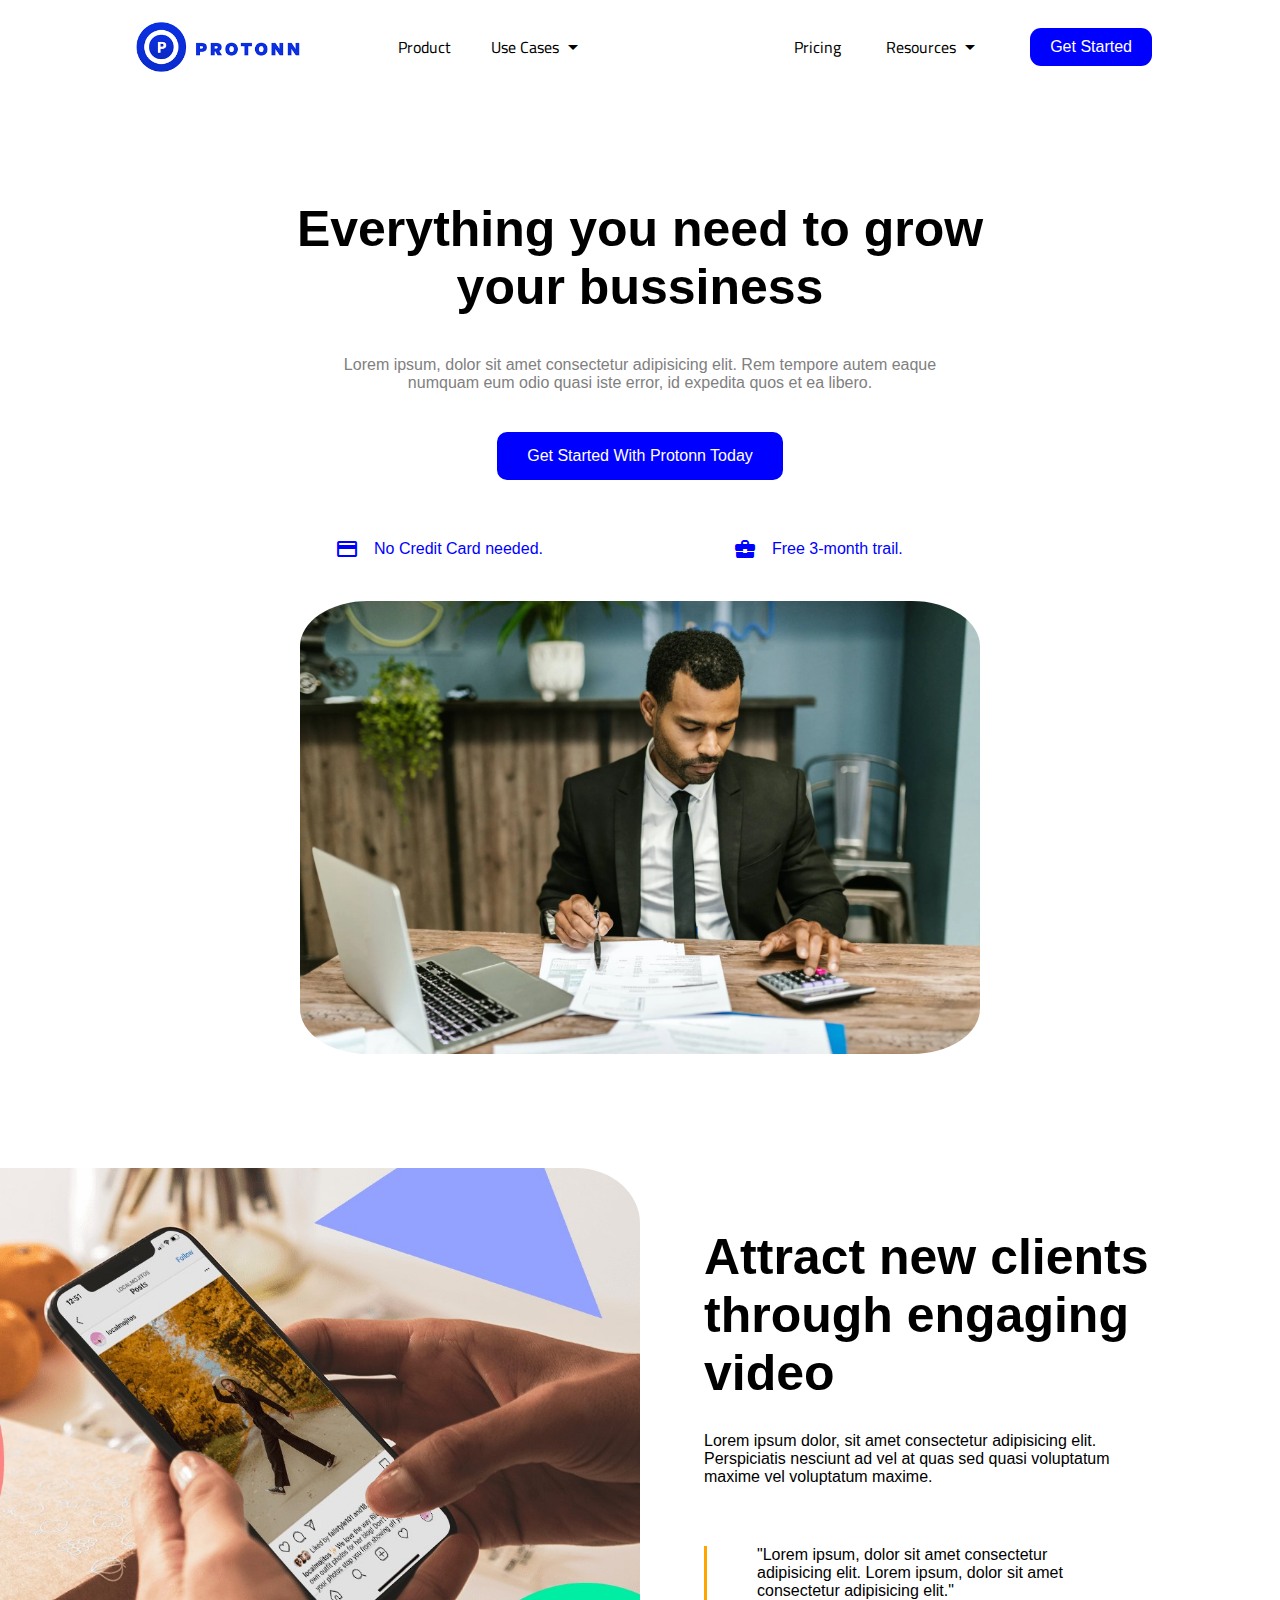
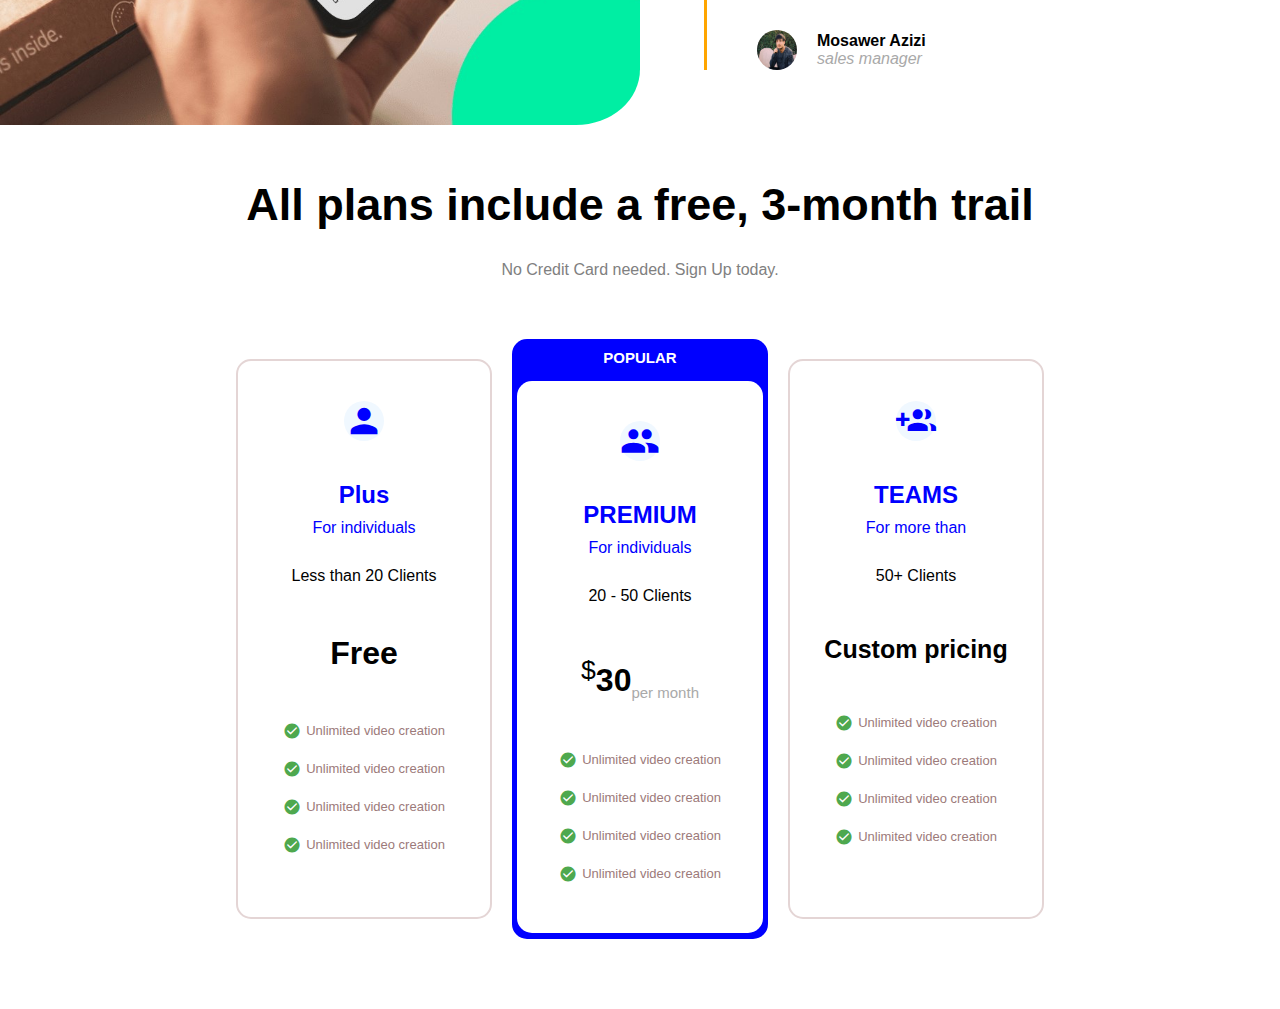
==== index.html @ 37e938d1 "Rename project.html to index.html" ====
<!DOCTYPE html>
<html>
    <head>
        <title>Protonn</title>
        <link rel="stylesheet" href="style.css">
        <link href="https://fonts.googleapis.com/css?family=Cairo" rel='stylesheet'">
        <link href="https://fonts.googleapis.com/icon?family=Material+Icons" rel="stylesheet">
    </head>
    <body>
        <div class="header_con">
            <div class="header">
            <div class="header_left">
                <img src="images/index.png">
                <ul>
                    <li><a href="#">Product</a></li>
                    <li><a href="#">Use Cases</a><i style="padding: 2px;" class="material-icons">arrow_drop_down</i></li>
                </ul>
            </div>
            
            <div class="header_right">
                <ul>
                    <li>Pricing</li>
                    <li><a href="#">Resources</a><i style="padding: 2px;" class="material-icons">arrow_drop_down</i></li>
                    <li class="started"><button type="button">Get Started</button> </li>
                </ul>

            </div>
            </div>
        </div>
        <div class="container">
            
            <div class="everything">
                <h2>Everything you need to grow your bussiness</h2>
                <P>Lorem ipsum, dolor sit amet consectetur adipisicing elit. Rem tempore autem eaque numquam eum odio quasi iste error, id expedita quos et ea libero.</P>
                <button type="button">Get Started With Protonn Today</button>
                <div class="pay">
                        <p class="credit_card" style="color: blue;"> <i class="material-icons" style="color: blue;">credit_card</i>No Credit Card needed.</p>
                        <p class="free_trail" style="color: blue;"><i class="material-icons" style="color: blue;">business_center</i>Free 3-month trail.</p>
                </div>
                <img src="images/employee.webp">
            </div>
        </div>
            
        <div class="client">
                <div class="client_left">
                   <img src="images/L2.jpg"> 
                </div>
                <div class="client_right">
                    <h2>Attract new clients through engaging video</h2>
                    <p>Lorem ipsum dolor, sit amet consectetur adipisicing elit. Perspiciatis nesciunt ad vel at quas sed quasi voluptatum maxime vel voluptatum maxime.</p>
                    <div class="user">
                        <p class="text">"Lorem ipsum, dolor sit amet consectetur adipisicing elit. Lorem ipsum, dolor sit amet consectetur adipisicing elit."</p>
                        <div class="user_info">
                            <img src="images/me.jpeg">
                            <b><p>Mosawer Azizi</p><i style="color: darkgrey; font-weight: lighter;">sales manager</i></b>
                        </div>
                    </div>
                </div>
        </div>
        <div class="pricing_container">
            <h2 class="pricing_header">All plans include a free, 3-month trail</h2>
            <p class="pricing_container_desc">No Credit Card needed. Sign Up today.</p>
            <div class="pricing_container_info">
                <div class="pricing_plus">
                    <i class="material-icons plus_icon" style="font-size: 40px;">person</i>
                    <h2 style="color: blue; font-weight: bolder; margin-bottom: 10px;">Plus</h2>
                    <p style="color: blue; margin-bottom: 30px;">For individuals</p>
                    <p>Less than 20 Clients</p>
                    <h1 class="free">Free</h1>
                    <ul>
                        <li class="plus_facility" style="display: flex; justify-content: center; align-items: center;"><i class="material-icons" style="font-size: 18px; color:rgb(78, 168, 78)">check_circle</i><p style="padding-left: 5px;">Unlimited video creation</p></li>
                        <li class="plus_facility" style="display: flex; justify-content: center; align-items: center;"><i class="material-icons" style="font-size: 18px; color:rgb(78, 168, 78)">check_circle</i><p style="padding-left: 5px;">Unlimited video creation</p></li>
                        <li class="plus_facility" style="display: flex; justify-content: center; align-items: center;"><i class="material-icons" style="font-size: 18px; color:rgb(78, 168, 78)">check_circle</i><p style="padding-left: 5px;">Unlimited video creation</p></li>
                        <li class="plus_facility" style="display: flex; justify-content: center; align-items: center;"><i class="material-icons" style="font-size: 18px; color:rgb(78, 168, 78)">check_circle</i><p style="padding-left: 5px;">Unlimited video creation</p></li>
                    </ul>
                    
                </div>
                
                <div class="pricing_premium">
                    <p class="popular"">POPULAR</p>
                    <div class="pricing_popular">
                        <i class="material-icons plus_icon" style="font-size: 40px;">group</i>
                        <h2 style="color: blue; font-weight: bolder; margin-bottom: 10px;">PREMIUM</h2>
                        <p style="color: blue; margin-bottom: 30px;">For individuals</p>
                        <p>20 - 50 Clients</p>
                        <h1 class="free"><sup style="font-weight: lighter;">$</sup>30<sub style="font-weight: lighter; font-size: 15px; color: darkgray;">per month</sub></h1>
                        <ul>
                            <li class="plus_facility" style="display: flex; justify-content: center; align-items: center;"><i class="material-icons" style="font-size: 18px; color:rgb(78, 168, 78)">check_circle</i><p style="padding-left: 5px;">Unlimited video creation</p></li>
                            <li class="plus_facility" style="display: flex; justify-content: center; align-items: center;"><i class="material-icons" style="font-size: 18px; color:rgb(78, 168, 78)">check_circle</i><p style="padding-left: 5px;">Unlimited video creation</p></li>
                            <li class="plus_facility" style="display: flex; justify-content: center; align-items: center;"><i class="material-icons" style="font-size: 18px; color:rgb(78, 168, 78)">check_circle</i><p style="padding-left: 5px;">Unlimited video creation</p></li>
                            <li class="plus_facility" style="display: flex; justify-content: center; align-items: center;"><i class="material-icons" style="font-size: 18px; color:rgb(78, 168, 78)">check_circle</i><p style="padding-left: 5px;">Unlimited video creation</p></li>
                        </ul>
                    </div>


                </div>
               
                <div class="pricing_teams">
                    <i class="material-icons plus_icon" style="font-size: 40px;">group_add</i>
                    <h2 style="color: blue; font-weight: bolder; margin-bottom: 10px;">TEAMS</h2>
                    <p style="color: blue; margin-bottom: 30px;">For more than</p>
                    <p>50+ Clients</p>
                    <h1 class="free" style="font-size: 25px;">Custom pricing</h1>
                    <ul>
                        <li class="plus_facility" style="display: flex; justify-content: center; align-items: center;"><i class="material-icons" style="font-size: 18px; color:rgb(78, 168, 78)">check_circle</i><p style="padding-left: 5px;">Unlimited video creation</p></li>
                        <li class="plus_facility" style="display: flex; justify-content: center; align-items: center;"><i class="material-icons" style="font-size: 18px; color:rgb(78, 168, 78)">check_circle</i><p style="padding-left: 5px;">Unlimited video creation</p></li>
                        <li class="plus_facility" style="display: flex; justify-content: center; align-items: center;"><i class="material-icons" style="font-size: 18px; color:rgb(78, 168, 78)">check_circle</i><p style="padding-left: 5px;">Unlimited video creation</p></li>
                        <li class="plus_facility" style="display: flex; justify-content: center; align-items: center;"><i class="material-icons" style="font-size: 18px; color:rgb(78, 168, 78)">check_circle</i><p style="padding-left: 5px;">Unlimited video creation</p></li>
                    </ul>
                </div>
            </div>
        </div>

    </body>
</html>
---- style.css ----
*{
    margin: 0;
    padding: 0;
    box-sizing: border-box;
}

.header_con{
    display: flex;
    justify-content: center;
    width: 100%;
    position: fixed;
    top: 0;
    background: #fff;

}
.header{
    width: 80%;

    display: flex;
    justify-content: space-between;
    align-items: center;
    font-family: 'Cairo';

   }
.header_left{
    display: flex;
    align-items: center;
}
.header_left > img{
    height: 94px;
}
.header_left > ul{
    list-style-type: none;
    display: flex;
    padding-left: 50px;
    align-items: center;
}
.header_left > ul > li{
    padding: 10px 0 10px 40px;
    display: flex;
    align-items: center;
}
.header_left a{
    text-decoration: none;
    color: black;
}
.header_right{
    width: 35%;
    display: flex;
    align-items: center;
}
.header_right > ul{
    list-style-type: none;
    display: flex;
    width: 100%;
    justify-content: space-between;
    align-items: center;
}
.header_right > ul > li{
    display: flex;
    align-items: center;
}
.header_right a{
    text-decoration: none;
    color: black;
}
li.started > button{
    border: none;
    background-color: blue;
    color: white;
    border-radius: 11px;
    padding: 10px 20px;
    font-size: medium;
}

/*everything*/
.container{
    width: 1200px;
    margin: 0 auto;

}

.everything{
    text-align: center;
    padding-top: 120px;
    margin: 80px 200px 0 200px;
}
.everything h2{
    font-weight: bolder;
    font-size: 50px;
    font-family: Arial, Helvetica, sans-serif;
    margin-bottom: 40px;
}
.everything p{
    margin: 40px 95px 40px 95px;
    font-family: Arial, Helvetica, sans-serif;
    color: gray;
}
.everything button{
    background-color: blue;
    color: white;
    border-radius: 10px;
    padding: 15px 30px;
    border: none;
    font-size: medium;
    font-family: Arial, Helvetica, sans-serif;
    margin-bottom: 17px;
}
.pay{
    display: flex;

}
.credit_card{
    display: flex;
    justify-content: center;
    align-items: center;
}
.credit_card p{
    display: flex;
    align-items: center;
}
.credit_card > i{
    margin-right: 15px;
}


.free_trail{
    display: flex;
    justify-content: center;
    align-items: center;
}
.free_trail i{
    margin-right: 15px;
}
.free_trail p{
    display: flex;
    justify-content: center;
    align-items: center;
}
.everything img{
    border-radius: 10%;
    width: 85%;
    margin-bottom: 110px;
}

/*Client*/

.client{
    display: flex;
    justify-content: space-between;
    align-items: center;
    margin-bottom: 50px;
}
.client_left{
    width: 50%;
}
.client_left img{
    border-top-right-radius: 10%;
    border-bottom-right-radius: 10%;
    width: 100%;

}
.client_right{
    width: 40%;
    font-family: Arial, Helvetica, sans-serif;
    margin-right: 5%;
}
.client_right h2{
    font-weight: bolder;
    font-size: 50px;
    margin-bottom: 30px;
}
.client_right > p{
    margin-right: 20%;
    margin-bottom: 60px;
}
.user{
    border-left: 3px solid orange;
}
.text{
    margin-right: 20%;
    padding-left: 50px;
    margin-bottom: 30px;
}
.user_info{
    display: flex;
    align-items: center;
}
.user_info img{
    width: 40px;
    height: 40px;
    margin-left: 50px;
    border-radius: 50%;
    margin-right: 20px;
}

/*Pricing*/

.pricing_container{
    text-align: center;
    font-family: Arial, Helvetica, sans-serif;
    margin-bottom: 70px;
}
.pricing_header{
    font-weight: bold;
    font-size: 45px;
    margin-bottom: 30px;
}
.pricing_container_desc{
    color: gray;
    margin-bottom: 60px;
}
.pricing_container_info{
    display: flex;
    justify-content: center;
}
.pricing_plus{
    width: 20%;
    border: 2px solid rgb(228, 213, 213);
    border-radius: 15px;
    margin: 20px;
}
.plus_icon{   
    margin: 40px;
    color: blue;
    border-radius: 50%;
    background-color: aliceblue;
    font-size: 100px;

}
.free{
    font-weight: bold;
    margin: 50px 3px;
}
.plus_facility{
    margin: 20px 0;
    font-weight: lighter;
    font-size: small;
    color: rgb(156, 122, 122);
}

.pricing_premium{
    background-color: blue;
    width: 20%;
    height: 600px;
    border-radius: 15px;
}
.popular{
    padding: 10px;
    color: white;
    font-weight: bold;
    font-size: 15px;
}
.pricing_popular{
    margin: 5px;
    background-color: white;
    border-radius: 15px;
    height: 92%;
}

.pricing_teams{
    width: 20%;
    border: 2px solid rgb(228, 213, 213);
    border-radius: 15px;
    margin: 20px;
}
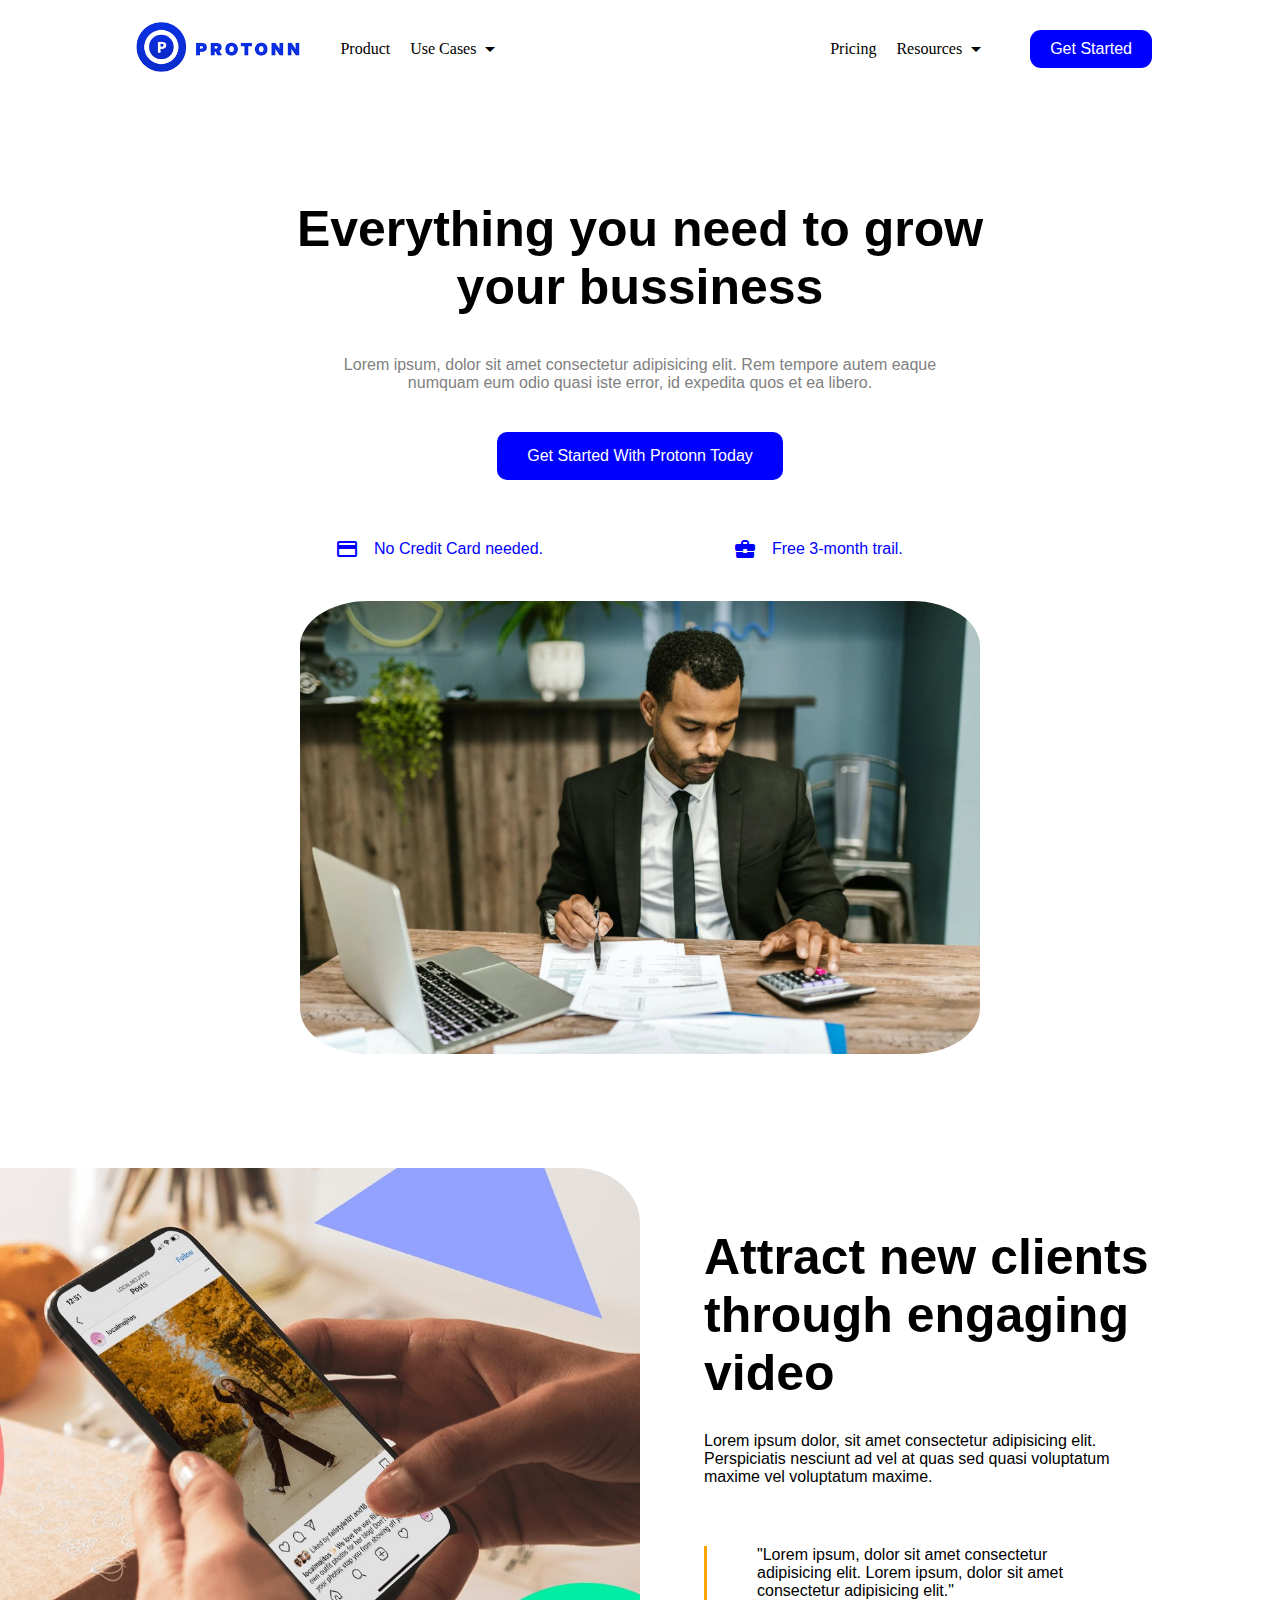
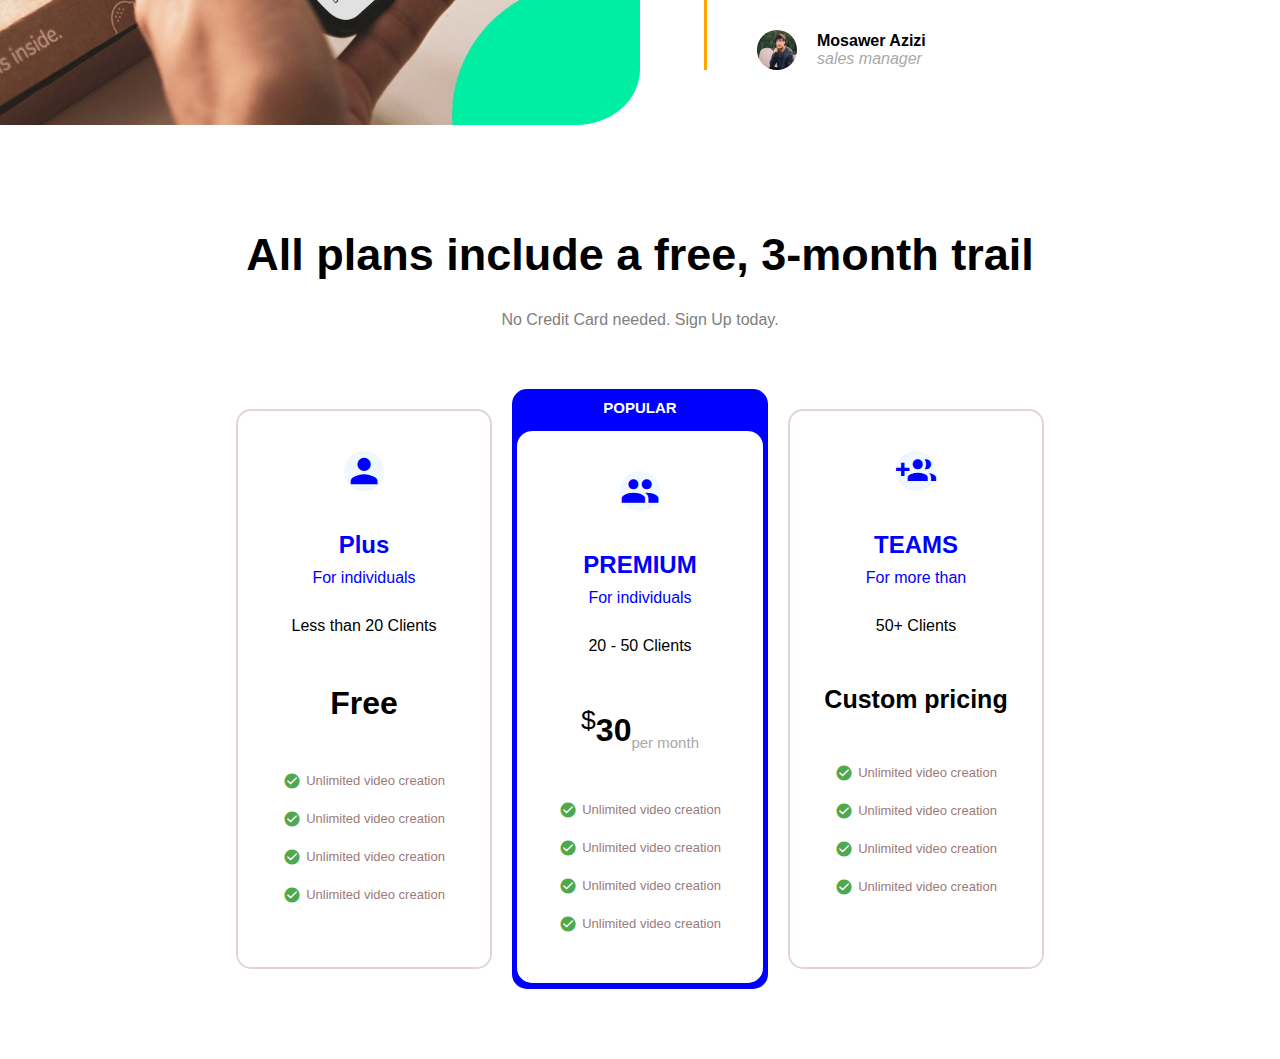
==== commit fbd02315: "Merge branch 'main' of https://github.com/mswr786/protonn-projet" ====
--- a/index.html
+++ b/index.html
@@ -2,31 +2,57 @@
 <html>
     <head>
         <title>Protonn</title>
+        <meta charset="utf-8">
+        <meta name="viewport" content="width=device-width, intial-scale=1.0">
         <link rel="stylesheet" href="style.css">
         <link href="https://fonts.googleapis.com/css?family=Cairo" rel='stylesheet'">
         <link href="https://fonts.googleapis.com/icon?family=Material+Icons" rel="stylesheet">
-    </head>
+        <link rel="stylesheet" href="https://cdnjs.cloudflare.com/ajax/libs/font-awesome/6.2.1/css/all.min.css">
+        </head>
     <body>
-        <div class="header_con">
-            <div class="header">
-            <div class="header_left">
+        <section class="header">
+        <div class="header_container"> 
+            <div class="logo">   
                 <img src="images/index.png">
+            </div>
+        
+            <nav class="navbar">
+                <div class="nav_left">         
+                    <ul>
+                        <li><a href="#">Product</a></li>
+                        <li><a href="#">Use Cases</a><i style="padding: 2px;" class="material-icons">arrow_drop_down</i></li>
+                    </ul>
+                </div>
+            
+                <div class="nav_right">
+                    <ul>
+                        <li><a href="#">Pricing</a></li>
+                        <li><a href="#">Resources</a><i style="padding: 2px;" class="material-icons">arrow_drop_down</i></li>
+                    </ul>  
+                </div>
+            </nav>
+            <div class="get_started">  
+                <button class="get_started_button" type="button">Get Started</button> 
+                <div id="hm" class="hamburger_icon"><i class="fa-solid fa-bars" style="font-size:28px;"></i></div> 
+                 
+            </div>
+        </div>   
+        </section>
+        <section>
+            <aside class="side_nav">
+                <div class="aside_logo">
+                    <img src="images/proton-logo-p.svg">
+                </div>
                 <ul>
                     <li><a href="#">Product</a></li>
-                    <li><a href="#">Use Cases</a><i style="padding: 2px;" class="material-icons">arrow_drop_down</i></li>
+                    <li><a href="#">Use Cases</a></li>
+                    <li><a href="#">Pricing</a></li>
+                    <li><a href="#">Resources</a></li>
                 </ul>
-            </div>
-            
-            <div class="header_right">
-                <ul>
-                    <li>Pricing</li>
-                    <li><a href="#">Resources</a><i style="padding: 2px;" class="material-icons">arrow_drop_down</i></li>
-                    <li class="started"><button type="button">Get Started</button> </li>
-                </ul>
-
-            </div>
-            </div>
-        </div>
+            </aside>
+        </section>
+        
+        <section class="main">
         <div class="container">
             
             <div class="everything">
@@ -40,7 +66,9 @@
                 <img src="images/employee.webp">
             </div>
         </div>
-            
+        </section>
+
+        <section class="client">
         <div class="client">
                 <div class="client_left">
                    <img src="images/L2.jpg"> 
@@ -57,6 +85,9 @@
                     </div>
                 </div>
         </div>
+        </section>
+        
+        <section class="pricing_section">
         <div class="pricing_container">
             <h2 class="pricing_header">All plans include a free, 3-month trail</h2>
             <p class="pricing_container_desc">No Credit Card needed. Sign Up today.</p>
@@ -110,6 +141,11 @@
                 </div>
             </div>
         </div>
+        </section>
+
+
+
+        <script type="text/javascript" src="script.js"></script>
 
     </body>
 </html>
--- a/style.css
+++ b/style.css
@@ -3,68 +3,71 @@
     padding: 0;
     box-sizing: border-box;
 }
-
-.header_con{
-    display: flex;
-    justify-content: center;
-    width: 100%;
+/*Header*/
+
+.header{
+    display: flex;
+    justify-content: center;
+    background: #fff;
     position: fixed;
     top: 0;
+    width: 100%;
+   }
+
+   .header_container{
+    display: flex;
+    width: 80%;
     background: #fff;
-
-}
-.header{
-    width: 80%;
-
-    display: flex;
+}
+.logo{
+    flex-grow: 1;
+}
+.logo > img{
+    height: 94px;
+}
+.navbar{
+    display: flex;
+    flex-grow: 10;
     justify-content: space-between;
     align-items: center;
-    font-family: 'Cairo';
-
-   }
-.header_left{
-    display: flex;
-    align-items: center;
-}
-.header_left > img{
-    height: 94px;
-}
-.header_left > ul{
+}
+
+.nav_left > ul{
     list-style-type: none;
     display: flex;
-    padding-left: 50px;
-    align-items: center;
-}
-.header_left > ul > li{
-    padding: 10px 0 10px 40px;
-    display: flex;
-    align-items: center;
-}
-.header_left a{
+    align-items: center;
+    gap: 20px;
+}
+.nav_left > ul > li{
+    display: flex;
+    align-items: center;
+}
+.nav_left a{
     text-decoration: none;
     color: black;
 }
-.header_right{
-    width: 35%;
-    display: flex;
-    align-items: center;
-}
-.header_right > ul{
+
+.nav_right > ul{
+    gap: 20px;
     list-style-type: none;
     display: flex;
-    width: 100%;
-    justify-content: space-between;
-    align-items: center;
-}
-.header_right > ul > li{
-    display: flex;
-    align-items: center;
-}
-.header_right a{
+    align-items: center;
+    margin-right: 40px;
+}
+.nav_right > ul > li{
+    display: flex;
+    align-items: center;
+}
+.nav_right a{
     text-decoration: none;
     color: black;
 }
-li.started > button{
+.get_started {
+    display: flex;
+    justify-content: center;
+    align-items: center;
+}
+.get_started_button {
     border: none;
     background-color: blue;
     color: white;
@@ -72,6 +75,68 @@
     padding: 10px 20px;
     font-size: medium;
 }
+
+.hamburger_icon{
+    font-size:100px;
+    cursor: pointer;
+    z-index: 1;
+    display: none;
+    
+}
+.side_nav{
+    display: none;
+}
+
+@media screen and (max-width:992px){
+    .navbar{
+        display: none;
+    }
+    .hamburger_icon{
+        display: flex;
+        margin-left: 30px;
+    }
+    .side_nav{
+        display: flex;
+        flex-direction: column;
+        position: fixed;
+        top: 0%;
+        right: -100%;
+        height: 100vh;
+        background-color: black;       
+        width: 80%; 
+        padding-left: 30px;   
+    }
+    .aside_logo img{
+        height: 40px;
+        width: 40px;
+        margin: 30px 0;
+    }
+    .side_nav ul{
+        list-style-type: none;
+        display: flex;
+        flex-direction: column;
+        gap: 30px;
+
+
+
+    }
+    .side_nav ul li a{
+        text-decoration: none;
+        color: #fff;
+        font-size: 28px;
+
+    }
+    .side_nav ul li a:hover{
+        color: yellow;
+    }
+    .side_nav.open{
+        right: 0%;
+    }
+}
+
+
+
+
 
 /*everything*/
 .container{
